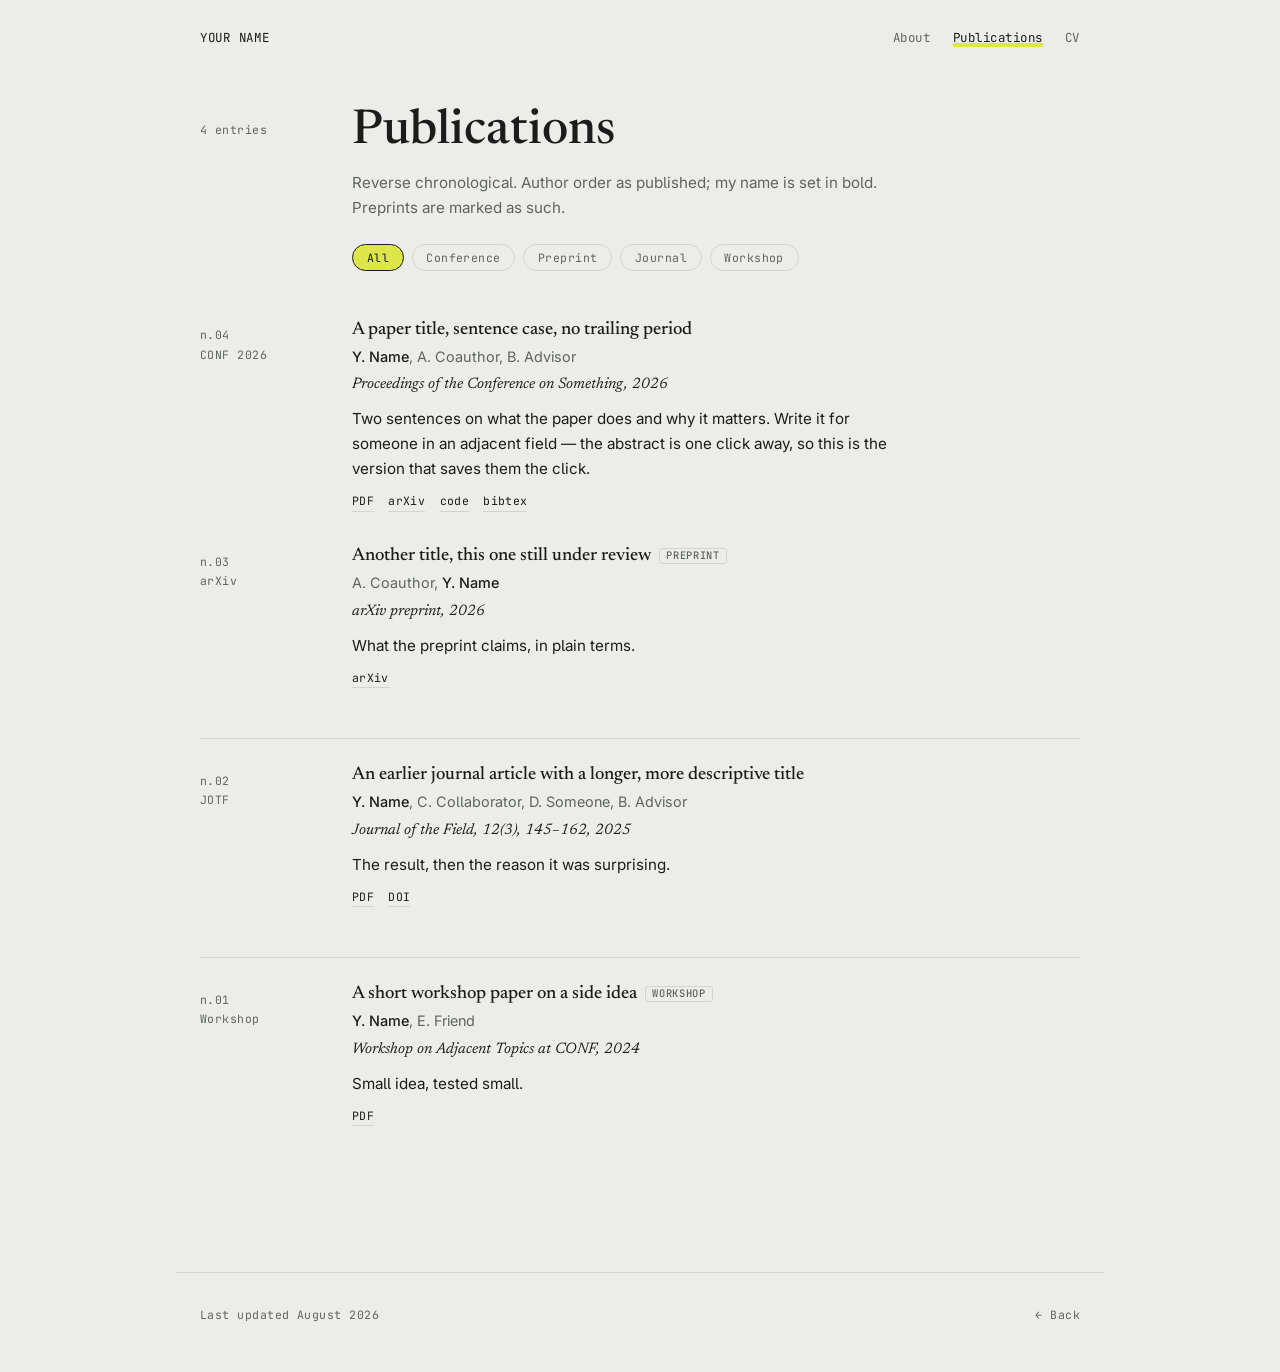
==== publications.html @ 3d187cd5 "template files from Claude" ====
<!DOCTYPE html>
<html lang="en">
<head>
<meta charset="utf-8">
<meta name="viewport" content="width=device-width, initial-scale=1">
<title>Publications — Your Name</title>
<meta name="description" content="Complete list of publications with summaries.">

<link rel="preconnect" href="https://fonts.googleapis.com">
<link rel="preconnect" href="https://fonts.gstatic.com" crossorigin>
<link href="https://fonts.googleapis.com/css2?family=Newsreader:ital,opsz,wght@0,6..72,400;0,6..72,500;1,6..72,400&family=Inter:wght@400;500&family=JetBrains+Mono:wght@400;500&display=swap" rel="stylesheet">
<link rel="stylesheet" href="style.css">
</head>
<body>

<header class="topbar">
  <a class="topbar__name" href="index.html">Your Name</a>
  <nav class="topbar__nav">
    <a href="index.html">About</a>
    <a href="publications.html" aria-current="page">Publications</a>
    <a href="cv.pdf">CV</a>
  </nav>
</header>

<main>

  <section class="pagehead">
    <div class="pagehead__margin"><span class="note" id="pub-count"></span></div>
    <div class="pagehead__body">
      <h1 class="pagehead__title">Publications</h1>
      <p class="pagehead__note">
        Reverse chronological. Author order as published; my name is set in bold.
        Preprints are marked as such.
      </p>
      <div class="filters" id="filters" role="group" aria-label="Filter by type"></div>
    </div>
  </section>

  <section class="section section--flush">
    <div id="all-pubs" class="pubs">
      <p class="loading">Loading publications…</p>
    </div>
  </section>

</main>

<footer class="footer">
  <span class="note">Last updated August 2026</span>
  <span class="note"><a href="index.html">← Back</a></span>
</footer>

<script src="pubs.js"></script>
<script>renderAll("all-pubs", "filters", "pub-count");</script>
</body>
</html>
---- style.css ----
/* ============================================================
   Tokens
   ============================================================ */
:root {
  --paper:     #ECEDE9;   /* cool newsprint, not cream           */
  --surface:   #F6F7F4;
  --ink:       #1A1D1B;
  --ink-soft:  #5F655E;
  --rule:      #D2D4CE;
  --mark:      #DCE64B;   /* highlighter — the only accent       */

  --display: "Newsreader", Georgia, serif;
  --body:    "Inter", system-ui, -apple-system, sans-serif;
  --mono:    "JetBrains Mono", ui-monospace, "SF Mono", monospace;

  --margin-col: 7.5rem;   /* width of the annotation column      */
  --gap:        2rem;
  --measure:    34rem;    /* max line length for reading         */
  --page:       58rem;
}

@media (prefers-color-scheme: dark) {
  :root {
    --paper:    #17191A;
    --surface:  #1E2122;
    --ink:      #E8E9E4;
    --ink-soft: #9AA096;
    --rule:     #33383A;
    --mark:     #9AA82B;
  }
}

/* ============================================================
   Base
   ============================================================ */
*, *::before, *::after { box-sizing: border-box; }

html { -webkit-text-size-adjust: 100%; }

body {
  margin: 0;
  background: var(--paper);
  color: var(--ink);
  font-family: var(--body);
  font-size: 1rem;
  line-height: 1.65;
  font-feature-settings: "cv05", "ss01";
  -webkit-font-smoothing: antialiased;
}

main {
  max-width: var(--page);
  margin: 0 auto;
  padding: 0 1.5rem 5rem;
}

h1, h2, h3 { font-family: var(--display); font-weight: 500; line-height: 1.15; margin: 0; }

p { margin: 0 0 0.9rem; max-width: var(--measure); }

/* Links: quiet by default, highlighter on hover ------------- */
a {
  color: inherit;
  text-decoration: none;
  border-bottom: 1px solid var(--rule);
  transition: background-size 140ms ease;
  background-image: linear-gradient(var(--mark), var(--mark));
  background-repeat: no-repeat;
  background-position: 0 88%;
  background-size: 0% 0.35em;
  padding-bottom: 0.05em;
}
a:hover, a:focus-visible { background-size: 100% 0.35em; border-bottom-color: var(--ink); }

:focus-visible { outline: 2px solid var(--ink); outline-offset: 3px; border-radius: 2px; }

/* The highlighter swipe, used sparingly --------------------- */
.mark {
  background-image: linear-gradient(var(--mark), var(--mark));
  background-repeat: no-repeat;
  background-position: 0 82%;
  background-size: 100% 0.42em;
}

/* Marginalia voice ------------------------------------------ */
.note {
  display: block;
  font-family: var(--mono);
  font-size: 0.72rem;
  letter-spacing: 0.04em;
  color: var(--ink-soft);
  line-height: 1.7;
  font-variant-numeric: tabular-nums;
}

/* ============================================================
   Top bar
   ============================================================ */
.topbar {
  max-width: var(--page);
  margin: 0 auto;
  padding: 1.75rem 1.5rem 3.5rem;
  display: flex;
  flex-wrap: wrap;
  gap: 1rem;
  align-items: baseline;
  justify-content: space-between;
}
.topbar__name {
  font-family: var(--mono);
  font-size: 0.78rem;
  letter-spacing: 0.06em;
  text-transform: uppercase;
  border-bottom: none;
}
.topbar__nav { display: flex; gap: 1.4rem; }
.topbar__nav a {
  font-family: var(--mono);
  font-size: 0.78rem;
  letter-spacing: 0.04em;
  border-bottom: none;
  color: var(--ink-soft);
}
.topbar__nav a[aria-current="page"] { color: var(--ink); background-size: 100% 0.35em; }

/* ============================================================
   Two-column rhythm: annotation margin + content
   ============================================================ */
.hero, .row, .pagehead, .pub {
  display: grid;
  grid-template-columns: var(--margin-col) minmax(0, 1fr);
  gap: var(--gap);
}

.hero { padding-bottom: 3.5rem; }
.hero__margin { padding-top: 0.7rem; }

.hero__title {
  font-size: clamp(2.6rem, 7vw, 4.1rem);
  letter-spacing: -0.02em;
  margin-bottom: 0.4rem;
}
.hero__role {
  font-family: var(--display);
  font-style: italic;
  font-size: 1.15rem;
  color: var(--ink-soft);
  margin-bottom: 1.4rem;
}
.hero__bio { font-size: 1.05rem; }

.links {
  list-style: none;
  display: flex;
  flex-wrap: wrap;
  gap: 0.5rem 1.25rem;
  padding: 0;
  margin: 1.6rem 0 0;
}
.links a { font-family: var(--mono); font-size: 0.8rem; }

/* ============================================================
   Sections
   ============================================================ */
.section { border-top: 1px solid var(--rule); padding: 2.5rem 0 1rem; }
.section--flush { border-top: none; padding-top: 0; }

.section__title {
  font-family: var(--mono);
  font-size: 0.75rem;
  font-weight: 500;
  letter-spacing: 0.12em;
  text-transform: uppercase;
  color: var(--ink-soft);
  margin-bottom: 2rem;
}
.section__more { margin-top: 2rem; }
.section__more a { font-family: var(--mono); font-size: 0.8rem; }

.row { padding-bottom: 2.2rem; }
.row__margin { padding-top: 0.35rem; }
.row__title { font-size: 1.25rem; margin-bottom: 0.2rem; }
.row__meta {
  font-size: 0.9rem;
  color: var(--ink-soft);
  margin-bottom: 0.5rem;
}
.row__text { font-size: 0.95rem; }
.row__text:last-child, .row__meta:last-child { margin-bottom: 0; }

/* ============================================================
   Publications page head + filters
   ============================================================ */
.pagehead { padding-bottom: 3rem; }
.pagehead__margin { padding-top: 0.9rem; }
.pagehead__title { font-size: clamp(2.1rem, 5vw, 3rem); margin-bottom: 0.6rem; }
.pagehead__note { font-size: 0.95rem; color: var(--ink-soft); }

.filters { display: flex; flex-wrap: wrap; gap: 0.5rem; margin-top: 1.5rem; }
.filters button {
  font-family: var(--mono);
  font-size: 0.72rem;
  letter-spacing: 0.04em;
  color: var(--ink-soft);
  background: transparent;
  border: 1px solid var(--rule);
  border-radius: 999px;
  padding: 0.3rem 0.85rem;
  cursor: pointer;
  transition: color 120ms ease, border-color 120ms ease;
}
.filters button:hover { color: var(--ink); border-color: var(--ink-soft); }
.filters button[aria-pressed="true"] {
  color: var(--ink);
  border-color: var(--ink);
  background: var(--mark);
}

/* ============================================================
   Publication entries
   ============================================================ */
.pubs { margin: 0; }

.yeargroup { border-top: 1px solid var(--rule); padding-top: 1.6rem; margin-bottom: 1rem; }
.yeargroup:first-child { border-top: none; padding-top: 0; }

.pub { padding-bottom: 2.1rem; }
.pub__margin { padding-top: 0.4rem; }
.pub__title { font-size: 1.15rem; margin-bottom: 0.3rem; }
.pub__authors { font-size: 0.9rem; color: var(--ink-soft); margin-bottom: 0.25rem; }
.pub__authors strong { color: var(--ink); font-weight: 500; }
.pub__venue {
  font-family: var(--display);
  font-style: italic;
  font-size: 0.95rem;
  margin-bottom: 0.55rem;
}
.pub__summary { font-size: 0.95rem; margin-bottom: 0.6rem; }
.pub__links { display: flex; flex-wrap: wrap; gap: 0.9rem; }
.pub__links a { font-family: var(--mono); font-size: 0.72rem; letter-spacing: 0.03em; }

.tag {
  display: inline-block;
  font-family: var(--mono);
  font-size: 0.65rem;
  letter-spacing: 0.06em;
  text-transform: uppercase;
  color: var(--ink-soft);
  border: 1px solid var(--rule);
  border-radius: 3px;
  padding: 0.05rem 0.4rem;
  margin-left: 0.5rem;
  vertical-align: 0.15em;
}

.loading { font-family: var(--mono); font-size: 0.8rem; color: var(--ink-soft); }

/* ============================================================
   Footer
   ============================================================ */
.footer {
  max-width: var(--page);
  margin: 0 auto;
  padding: 2rem 1.5rem 3rem;
  border-top: 1px solid var(--rule);
  display: flex;
  justify-content: space-between;
  gap: 1rem;
}
.footer a { border-bottom: none; }

/* ============================================================
   Small screens: margin column moves above content
   ============================================================ */
@media (max-width: 640px) {
  .hero, .row, .pagehead, .pub { grid-template-columns: 1fr; gap: 0.4rem; }
  .hero__margin, .row__margin, .pagehead__margin, .pub__margin { padding-top: 0; }
  .hero__margin { display: flex; gap: 1rem; }
  .footer { flex-direction: column; gap: 0.3rem; }
}

/* ============================================================
   Motion
   ============================================================ */
@media (prefers-reduced-motion: no-preference) {
  .hero__title, .hero__role, .hero__bio, .links {
    animation: rise 620ms cubic-bezier(.2,.7,.3,1) backwards;
  }
  .hero__role { animation-delay: 70ms; }
  .hero__bio  { animation-delay: 140ms; }
  .links      { animation-delay: 210ms; }
  @keyframes rise {
    from { opacity: 0; transform: translateY(0.6rem); }
    to   { opacity: 1; transform: none; }
  }
}
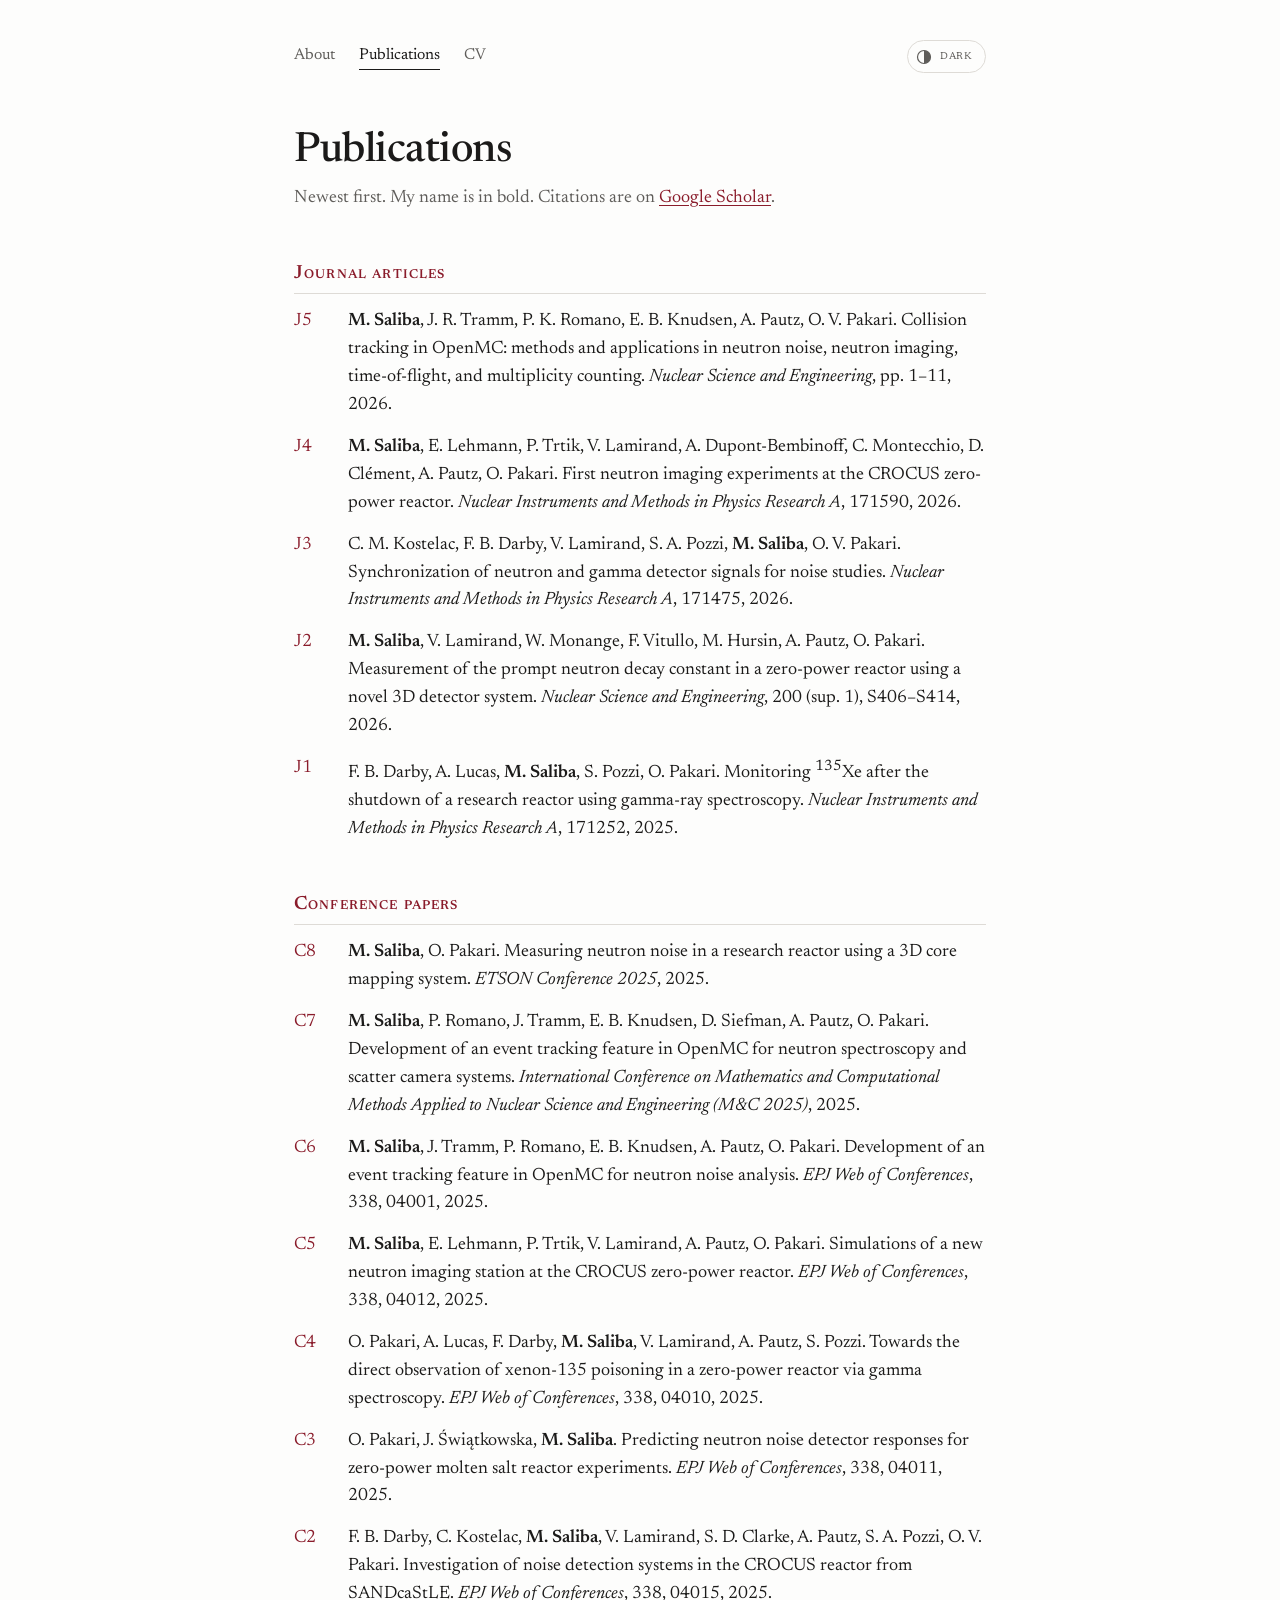
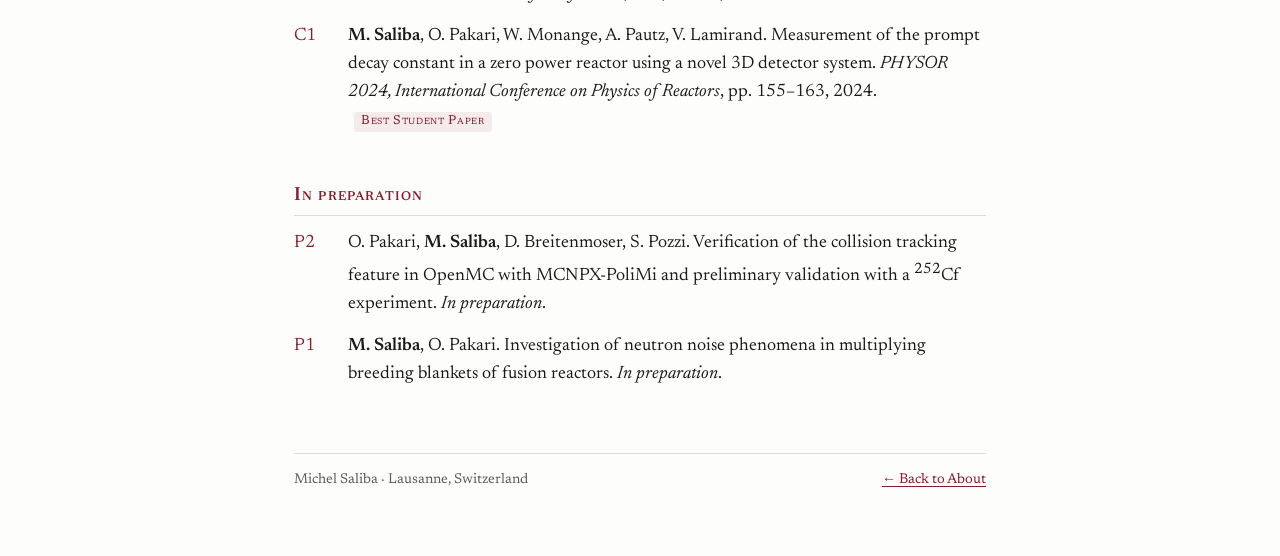
==== commit 8b9b5177: "claude launching the website" ====
--- a/publications.html
+++ b/publications.html
@@ -1,55 +1,52 @@
-<!DOCTYPE html>
+<!doctype html>
 <html lang="en">
 <head>
 <meta charset="utf-8">
 <meta name="viewport" content="width=device-width, initial-scale=1">
-<title>Publications — Your Name</title>
-<meta name="description" content="Complete list of publications with summaries.">
-
+<title>Publications · Michel Saliba</title>
+<meta name="description" content="Journal articles and conference papers by Michel Saliba on neutron imaging, neutron noise, reactor kinetics and Monte Carlo methods.">
+<script>try{var t=localStorage.getItem("theme");if(t)document.documentElement.setAttribute("data-theme",t)}catch(e){}</script>
 <link rel="preconnect" href="https://fonts.googleapis.com">
 <link rel="preconnect" href="https://fonts.gstatic.com" crossorigin>
-<link href="https://fonts.googleapis.com/css2?family=Newsreader:ital,opsz,wght@0,6..72,400;0,6..72,500;1,6..72,400&family=Inter:wght@400;500&family=JetBrains+Mono:wght@400;500&display=swap" rel="stylesheet">
+<link rel="stylesheet" href="https://fonts.googleapis.com/css2?family=Newsreader:ital,opsz,wght@0,6..72,400;0,6..72,500;0,6..72,600;1,6..72,400&display=swap">
 <link rel="stylesheet" href="style.css">
 </head>
 <body>
+<div class="wrap">
 
-<header class="topbar">
-  <a class="topbar__name" href="index.html">Your Name</a>
-  <nav class="topbar__nav">
-    <a href="index.html">About</a>
-    <a href="publications.html" aria-current="page">Publications</a>
-    <a href="cv.pdf">CV</a>
-  </nav>
-</header>
+  <div class="top">
+    <nav>
+      <a href="./">About</a>
+      <a href="publications.html" aria-current="page">Publications</a>
+      <a href="cv.pdf">CV</a>
+    </nav>
+    <button class="theme-toggle" type="button">
+      <svg viewBox="0 0 16 16" aria-hidden="true"><circle cx="8" cy="8" r="6.5" fill="none" stroke="currentColor" stroke-width="1.2"/><path d="M8 1.5a6.5 6.5 0 0 1 0 13z" fill="currentColor"/></svg>
+      <span>dark</span>
+    </button>
+  </div>
 
-<main>
+  <header>
+    <h1>Publications</h1>
+    <p class="lede">Newest first. My name is in bold. Citations are on <a href="https://scholar.google.com/citations?user=hV7AHzoAAAAJ&amp;hl=en">Google Scholar</a>.</p>
+  </header>
 
-  <section class="pagehead">
-    <div class="pagehead__margin"><span class="note" id="pub-count"></span></div>
-    <div class="pagehead__body">
-      <h1 class="pagehead__title">Publications</h1>
-      <p class="pagehead__note">
-        Reverse chronological. Author order as published; my name is set in bold.
-        Preprints are marked as such.
-      </p>
-      <div class="filters" id="filters" role="group" aria-label="Filter by type"></div>
-    </div>
-  </section>
+  <h2>Journal articles</h2>
+  <ol class="pubs" data-pubs="journal"></ol>
 
-  <section class="section section--flush">
-    <div id="all-pubs" class="pubs">
-      <p class="loading">Loading publications…</p>
-    </div>
-  </section>
+  <h2>Conference papers</h2>
+  <ol class="pubs" data-pubs="conference"></ol>
 
-</main>
+  <h2>In preparation</h2>
+  <ol class="pubs" data-pubs="preprint"></ol>
 
-<footer class="footer">
-  <span class="note">Last updated August 2026</span>
-  <span class="note"><a href="index.html">← Back</a></span>
-</footer>
+  <footer>
+    <span>Michel Saliba · Lausanne, Switzerland</span>
+    <a href="./">← Back to About</a>
+  </footer>
 
-<script src="pubs.js"></script>
-<script>renderAll("all-pubs", "filters", "pub-count");</script>
+</div>
+<script src="publications.js"></script>
+<script src="site.js"></script>
 </body>
 </html>
--- a/style.css
+++ b/style.css
@@ -1,39 +1,39 @@
-/* ============================================================
-   Tokens
-   ============================================================ */
+/* Classic academic CV. Serif throughout, one accent colour, light and dark. */
+
 :root {
-  --paper:     #ECEDE9;   /* cool newsprint, not cream           */
-  --surface:   #F6F7F4;
-  --ink:       #1A1D1B;
-  --ink-soft:  #5F655E;
-  --rule:      #D2D4CE;
-  --mark:      #DCE64B;   /* highlighter — the only accent       */
+  --paper: #fdfdfc;
+  --ink: #1b1a19;
+  --muted: #5f5d5a;
+  --rule: #dedbd6;
+  --accent: #8a1c2b;
+  --accent-soft: rgba(138, 28, 43, 0.08);
+  --serif: "Newsreader", "Iowan Old Style", "Palatino Linotype", Palatino, Georgia, serif;
+  color-scheme: light;
+}
 
-  --display: "Newsreader", Georgia, serif;
-  --body:    "Inter", system-ui, -apple-system, sans-serif;
-  --mono:    "JetBrains Mono", ui-monospace, "SF Mono", monospace;
-
-  --margin-col: 7.5rem;   /* width of the annotation column      */
-  --gap:        2rem;
-  --measure:    34rem;    /* max line length for reading         */
-  --page:       58rem;
+:root[data-theme="dark"] {
+  --paper: #141416;
+  --ink: #e9e6e1;
+  --muted: #a19d97;
+  --rule: #2e2d30;
+  --accent: #e0909b;
+  --accent-soft: rgba(224, 144, 155, 0.1);
+  color-scheme: dark;
 }
 
 @media (prefers-color-scheme: dark) {
-  :root {
-    --paper:    #17191A;
-    --surface:  #1E2122;
-    --ink:      #E8E9E4;
-    --ink-soft: #9AA096;
-    --rule:     #33383A;
-    --mark:     #9AA82B;
+  :root:not([data-theme="light"]) {
+    --paper: #141416;
+    --ink: #e9e6e1;
+    --muted: #a19d97;
+    --rule: #2e2d30;
+    --accent: #e0909b;
+    --accent-soft: rgba(224, 144, 155, 0.1);
+    color-scheme: dark;
   }
 }
 
-/* ============================================================
-   Base
-   ============================================================ */
-*, *::before, *::after { box-sizing: border-box; }
+* { box-sizing: border-box; }
 
 html { -webkit-text-size-adjust: 100%; }
 
@@ -41,256 +41,140 @@
   margin: 0;
   background: var(--paper);
   color: var(--ink);
-  font-family: var(--body);
-  font-size: 1rem;
-  line-height: 1.65;
-  font-feature-settings: "cv05", "ss01";
-  -webkit-font-smoothing: antialiased;
+  font-family: var(--serif);
+  font-size: 18px;
+  line-height: 1.55;
+  font-optical-sizing: auto;
+  transition: background-color 0.3s ease, color 0.3s ease;
 }
 
-main {
-  max-width: var(--page);
+.wrap {
+  max-width: 740px;
   margin: 0 auto;
-  padding: 0 1.5rem 5rem;
+  padding: 40px 24px 64px;
 }
 
-h1, h2, h3 { font-family: var(--display); font-weight: 500; line-height: 1.15; margin: 0; }
+a { color: var(--accent); text-decoration-thickness: 1px; text-underline-offset: 3px; }
+a:hover { text-decoration-thickness: 2px; }
+:focus-visible { outline: 2px solid var(--accent); outline-offset: 3px; border-radius: 2px; }
 
-p { margin: 0 0 0.9rem; max-width: var(--measure); }
+/* Top bar */
+.top {
+  display: flex;
+  align-items: center;
+  justify-content: space-between;
+  gap: 16px;
+  margin-bottom: 56px;
+}
+.top nav { display: flex; flex-wrap: wrap; gap: 4px 24px; font-size: 0.98rem; }
+.top nav a { color: var(--muted); text-decoration: none; padding-bottom: 2px; border-bottom: 1px solid transparent; }
+.top nav a:hover { color: var(--ink); }
+.top nav a[aria-current="page"] { color: var(--ink); border-bottom-color: var(--ink); }
 
-/* Links: quiet by default, highlighter on hover ------------- */
-a {
-  color: inherit;
-  text-decoration: none;
+/* Theme toggle: a small half-filled disc that turns over */
+.theme-toggle {
+  appearance: none;
+  display: inline-flex;
+  align-items: center;
+  gap: 8px;
+  background: none;
+  border: 1px solid var(--rule);
+  border-radius: 999px;
+  padding: 5px 12px 5px 8px;
+  font: inherit;
+  font-size: 0.85rem;
+  font-variant: small-caps;
+  letter-spacing: 0.06em;
+  color: var(--muted);
+  cursor: pointer;
+  transition: border-color 0.2s, color 0.2s;
+}
+.theme-toggle:hover { color: var(--ink); border-color: var(--muted); }
+.theme-toggle svg { width: 16px; height: 16px; transition: transform 0.5s cubic-bezier(.6,.1,.2,1); }
+:root[data-theme="dark"] .theme-toggle svg { transform: rotate(180deg); }
+
+/* Header */
+h1 {
+  font-size: 2.6rem;
+  font-weight: 500;
+  line-height: 1.1;
+  letter-spacing: -0.012em;
+  margin: 0;
+  text-wrap: balance;
+}
+.role { font-style: italic; color: var(--muted); margin: 8px 0 18px; font-size: 1.08rem; }
+.links { display: flex; flex-wrap: wrap; gap: 6px 22px; font-size: 0.98rem; }
+.bio { margin: 26px 0 0; max-width: 62ch; }
+
+/* Sections */
+h2 {
+  font-variant: small-caps;
+  letter-spacing: 0.06em;
+  font-weight: 600;
+  font-size: 1.2rem;
+  color: var(--accent);
+  margin: 46px 0 14px;
+  padding-bottom: 5px;
   border-bottom: 1px solid var(--rule);
-  transition: background-size 140ms ease;
-  background-image: linear-gradient(var(--mark), var(--mark));
-  background-repeat: no-repeat;
-  background-position: 0 88%;
-  background-size: 0% 0.35em;
-  padding-bottom: 0.05em;
-}
-a:hover, a:focus-visible { background-size: 100% 0.35em; border-bottom-color: var(--ink); }
-
-:focus-visible { outline: 2px solid var(--ink); outline-offset: 3px; border-radius: 2px; }
-
-/* The highlighter swipe, used sparingly --------------------- */
-.mark {
-  background-image: linear-gradient(var(--mark), var(--mark));
-  background-repeat: no-repeat;
-  background-position: 0 82%;
-  background-size: 100% 0.42em;
 }
 
-/* Marginalia voice ------------------------------------------ */
-.note {
-  display: block;
-  font-family: var(--mono);
-  font-size: 0.72rem;
-  letter-spacing: 0.04em;
-  color: var(--ink-soft);
-  line-height: 1.7;
-  font-variant-numeric: tabular-nums;
+.entries { display: grid; gap: 16px; }
+.entry { display: grid; grid-template-columns: 1fr auto; gap: 0 20px; }
+.entry b { font-weight: 600; }
+.entry .when { color: var(--muted); font-variant-numeric: tabular-nums; white-space: nowrap; }
+.entry .what { grid-column: 1 / -1; color: var(--muted); font-style: italic; }
+
+.research { display: grid; gap: 12px; margin: 0; }
+.research dt { font-weight: 600; }
+.research dd { margin: 0 0 6px; color: var(--muted); }
+
+.skills { display: grid; grid-template-columns: 9.5em 1fr; gap: 6px 18px; margin: 0; }
+.skills dt { color: var(--muted); font-style: italic; }
+.skills dd { margin: 0; }
+
+/* Publications */
+.pubs { list-style: none; padding: 0; margin: 0; display: grid; gap: 14px; }
+.pubs li { display: grid; grid-template-columns: 3em 1fr; }
+.pubs .key { color: var(--accent); font-variant-numeric: tabular-nums; }
+.pubs .me { font-weight: 600; }
+.pubs .venue { font-style: italic; }
+.pubs .note {
+  display: inline-block;
+  margin-left: 6px;
+  font-size: 0.8rem;
+  font-variant: small-caps;
+  letter-spacing: 0.05em;
+  color: var(--accent);
+  background: var(--accent-soft);
+  padding: 0 7px;
+  border-radius: 3px;
+}
+.lede { color: var(--muted); margin: 10px 0 0; max-width: 62ch; }
+.more { margin-top: 18px; }
+
+footer {
+  margin-top: 64px;
+  padding-top: 16px;
+  border-top: 1px solid var(--rule);
+  color: var(--muted);
+  font-size: 0.88rem;
+  display: flex;
+  flex-wrap: wrap;
+  justify-content: space-between;
+  gap: 8px;
 }
 
-/* ============================================================
-   Top bar
-   ============================================================ */
-.topbar {
-  max-width: var(--page);
-  margin: 0 auto;
-  padding: 1.75rem 1.5rem 3.5rem;
-  display: flex;
-  flex-wrap: wrap;
-  gap: 1rem;
-  align-items: baseline;
-  justify-content: space-between;
-}
-.topbar__name {
-  font-family: var(--mono);
-  font-size: 0.78rem;
-  letter-spacing: 0.06em;
-  text-transform: uppercase;
-  border-bottom: none;
-}
-.topbar__nav { display: flex; gap: 1.4rem; }
-.topbar__nav a {
-  font-family: var(--mono);
-  font-size: 0.78rem;
-  letter-spacing: 0.04em;
-  border-bottom: none;
-  color: var(--ink-soft);
-}
-.topbar__nav a[aria-current="page"] { color: var(--ink); background-size: 100% 0.35em; }
-
-/* ============================================================
-   Two-column rhythm: annotation margin + content
-   ============================================================ */
-.hero, .row, .pagehead, .pub {
-  display: grid;
-  grid-template-columns: var(--margin-col) minmax(0, 1fr);
-  gap: var(--gap);
+@media (max-width: 560px) {
+  body { font-size: 17px; }
+  h1 { font-size: 2.1rem; }
+  .top { margin-bottom: 40px; }
+  .entry { grid-template-columns: 1fr; }
+  .entry .when { order: -1; font-size: 0.9rem; }
+  .skills { grid-template-columns: 1fr; gap: 0; }
+  .skills dd { margin-bottom: 8px; }
+  .pubs li { grid-template-columns: 2.6em 1fr; }
 }
 
-.hero { padding-bottom: 3.5rem; }
-.hero__margin { padding-top: 0.7rem; }
-
-.hero__title {
-  font-size: clamp(2.6rem, 7vw, 4.1rem);
-  letter-spacing: -0.02em;
-  margin-bottom: 0.4rem;
+@media (prefers-reduced-motion: reduce) {
+  body, .theme-toggle svg { transition: none; }
 }
-.hero__role {
-  font-family: var(--display);
-  font-style: italic;
-  font-size: 1.15rem;
-  color: var(--ink-soft);
-  margin-bottom: 1.4rem;
-}
-.hero__bio { font-size: 1.05rem; }
-
-.links {
-  list-style: none;
-  display: flex;
-  flex-wrap: wrap;
-  gap: 0.5rem 1.25rem;
-  padding: 0;
-  margin: 1.6rem 0 0;
-}
-.links a { font-family: var(--mono); font-size: 0.8rem; }
-
-/* ============================================================
-   Sections
-   ============================================================ */
-.section { border-top: 1px solid var(--rule); padding: 2.5rem 0 1rem; }
-.section--flush { border-top: none; padding-top: 0; }
-
-.section__title {
-  font-family: var(--mono);
-  font-size: 0.75rem;
-  font-weight: 500;
-  letter-spacing: 0.12em;
-  text-transform: uppercase;
-  color: var(--ink-soft);
-  margin-bottom: 2rem;
-}
-.section__more { margin-top: 2rem; }
-.section__more a { font-family: var(--mono); font-size: 0.8rem; }
-
-.row { padding-bottom: 2.2rem; }
-.row__margin { padding-top: 0.35rem; }
-.row__title { font-size: 1.25rem; margin-bottom: 0.2rem; }
-.row__meta {
-  font-size: 0.9rem;
-  color: var(--ink-soft);
-  margin-bottom: 0.5rem;
-}
-.row__text { font-size: 0.95rem; }
-.row__text:last-child, .row__meta:last-child { margin-bottom: 0; }
-
-/* ============================================================
-   Publications page head + filters
-   ============================================================ */
-.pagehead { padding-bottom: 3rem; }
-.pagehead__margin { padding-top: 0.9rem; }
-.pagehead__title { font-size: clamp(2.1rem, 5vw, 3rem); margin-bottom: 0.6rem; }
-.pagehead__note { font-size: 0.95rem; color: var(--ink-soft); }
-
-.filters { display: flex; flex-wrap: wrap; gap: 0.5rem; margin-top: 1.5rem; }
-.filters button {
-  font-family: var(--mono);
-  font-size: 0.72rem;
-  letter-spacing: 0.04em;
-  color: var(--ink-soft);
-  background: transparent;
-  border: 1px solid var(--rule);
-  border-radius: 999px;
-  padding: 0.3rem 0.85rem;
-  cursor: pointer;
-  transition: color 120ms ease, border-color 120ms ease;
-}
-.filters button:hover { color: var(--ink); border-color: var(--ink-soft); }
-.filters button[aria-pressed="true"] {
-  color: var(--ink);
-  border-color: var(--ink);
-  background: var(--mark);
-}
-
-/* ============================================================
-   Publication entries
-   ============================================================ */
-.pubs { margin: 0; }
-
-.yeargroup { border-top: 1px solid var(--rule); padding-top: 1.6rem; margin-bottom: 1rem; }
-.yeargroup:first-child { border-top: none; padding-top: 0; }
-
-.pub { padding-bottom: 2.1rem; }
-.pub__margin { padding-top: 0.4rem; }
-.pub__title { font-size: 1.15rem; margin-bottom: 0.3rem; }
-.pub__authors { font-size: 0.9rem; color: var(--ink-soft); margin-bottom: 0.25rem; }
-.pub__authors strong { color: var(--ink); font-weight: 500; }
-.pub__venue {
-  font-family: var(--display);
-  font-style: italic;
-  font-size: 0.95rem;
-  margin-bottom: 0.55rem;
-}
-.pub__summary { font-size: 0.95rem; margin-bottom: 0.6rem; }
-.pub__links { display: flex; flex-wrap: wrap; gap: 0.9rem; }
-.pub__links a { font-family: var(--mono); font-size: 0.72rem; letter-spacing: 0.03em; }
-
-.tag {
-  display: inline-block;
-  font-family: var(--mono);
-  font-size: 0.65rem;
-  letter-spacing: 0.06em;
-  text-transform: uppercase;
-  color: var(--ink-soft);
-  border: 1px solid var(--rule);
-  border-radius: 3px;
-  padding: 0.05rem 0.4rem;
-  margin-left: 0.5rem;
-  vertical-align: 0.15em;
-}
-
-.loading { font-family: var(--mono); font-size: 0.8rem; color: var(--ink-soft); }
-
-/* ============================================================
-   Footer
-   ============================================================ */
-.footer {
-  max-width: var(--page);
-  margin: 0 auto;
-  padding: 2rem 1.5rem 3rem;
-  border-top: 1px solid var(--rule);
-  display: flex;
-  justify-content: space-between;
-  gap: 1rem;
-}
-.footer a { border-bottom: none; }
-
-/* ============================================================
-   Small screens: margin column moves above content
-   ============================================================ */
-@media (max-width: 640px) {
-  .hero, .row, .pagehead, .pub { grid-template-columns: 1fr; gap: 0.4rem; }
-  .hero__margin, .row__margin, .pagehead__margin, .pub__margin { padding-top: 0; }
-  .hero__margin { display: flex; gap: 1rem; }
-  .footer { flex-direction: column; gap: 0.3rem; }
-}
-
-/* ============================================================
-   Motion
-   ============================================================ */
-@media (prefers-reduced-motion: no-preference) {
-  .hero__title, .hero__role, .hero__bio, .links {
-    animation: rise 620ms cubic-bezier(.2,.7,.3,1) backwards;
-  }
-  .hero__role { animation-delay: 70ms; }
-  .hero__bio  { animation-delay: 140ms; }
-  .links      { animation-delay: 210ms; }
-  @keyframes rise {
-    from { opacity: 0; transform: translateY(0.6rem); }
-    to   { opacity: 1; transform: none; }
-  }
-}
